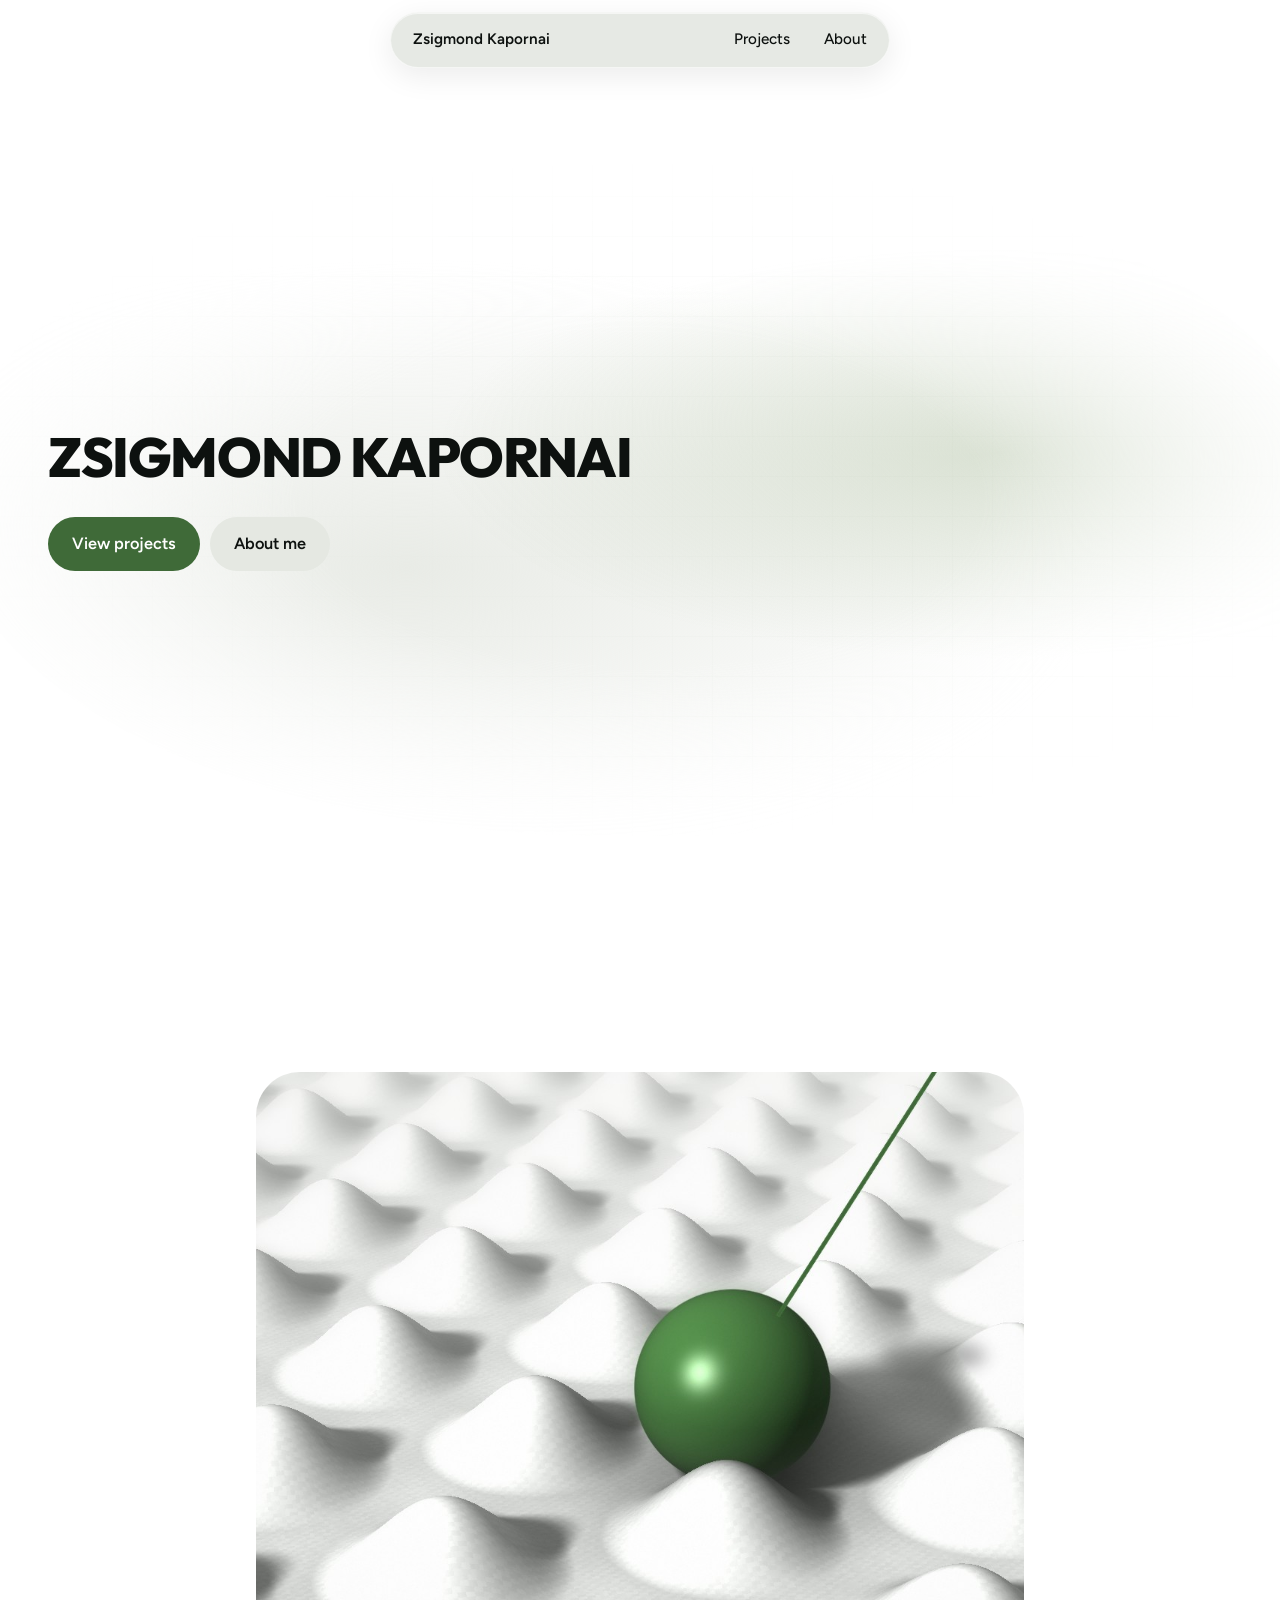
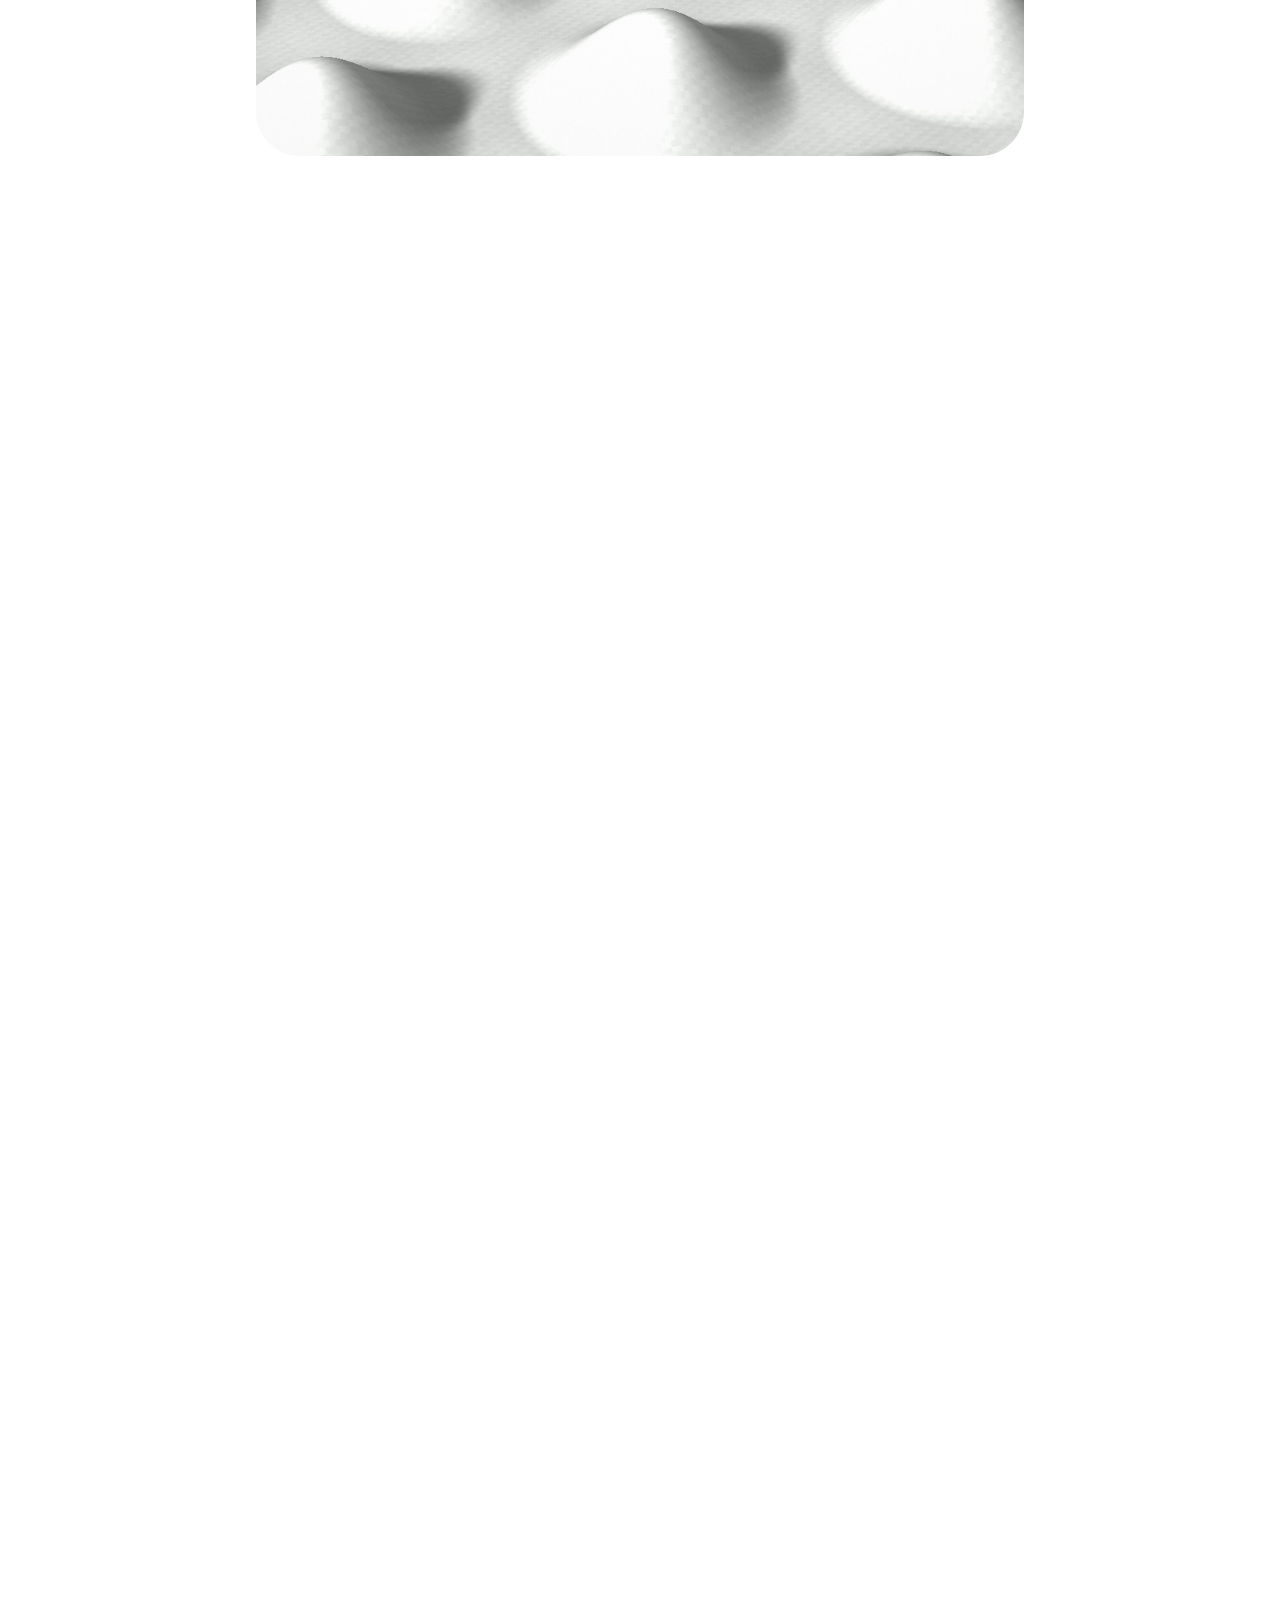
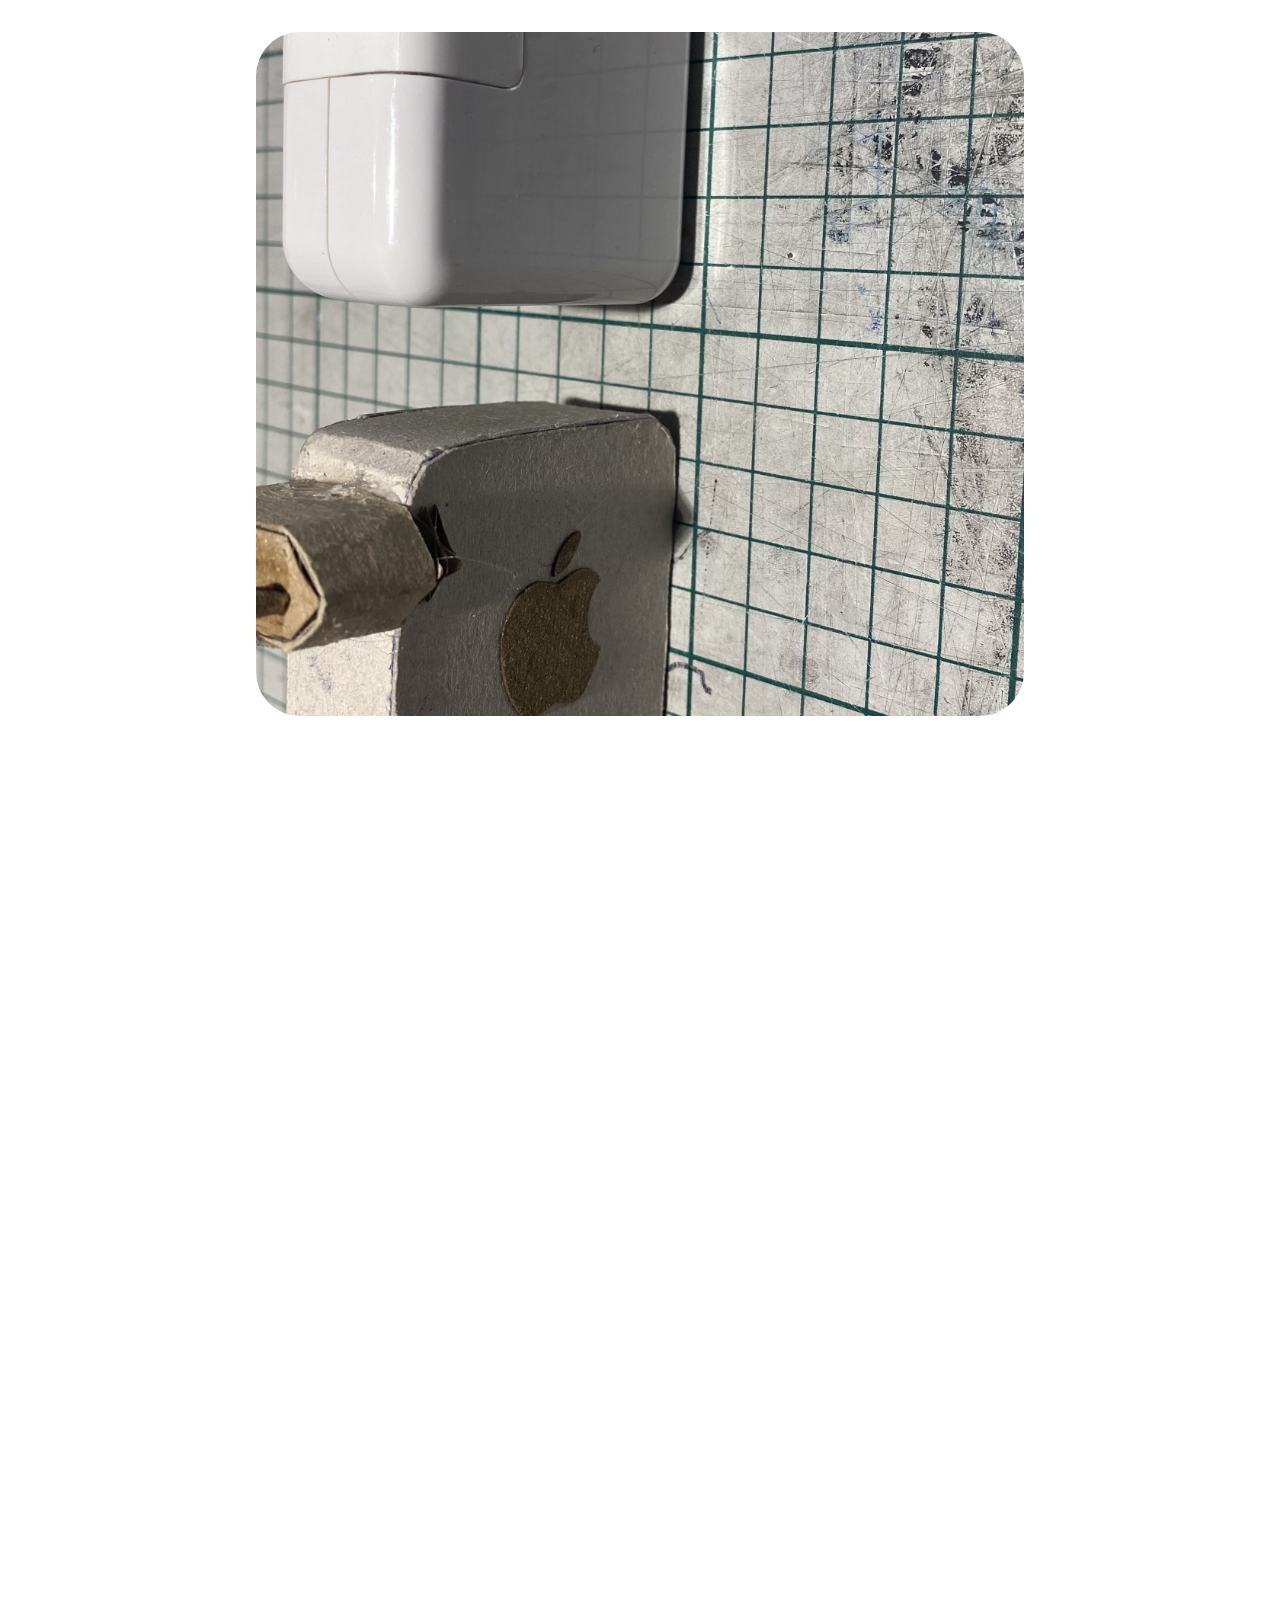
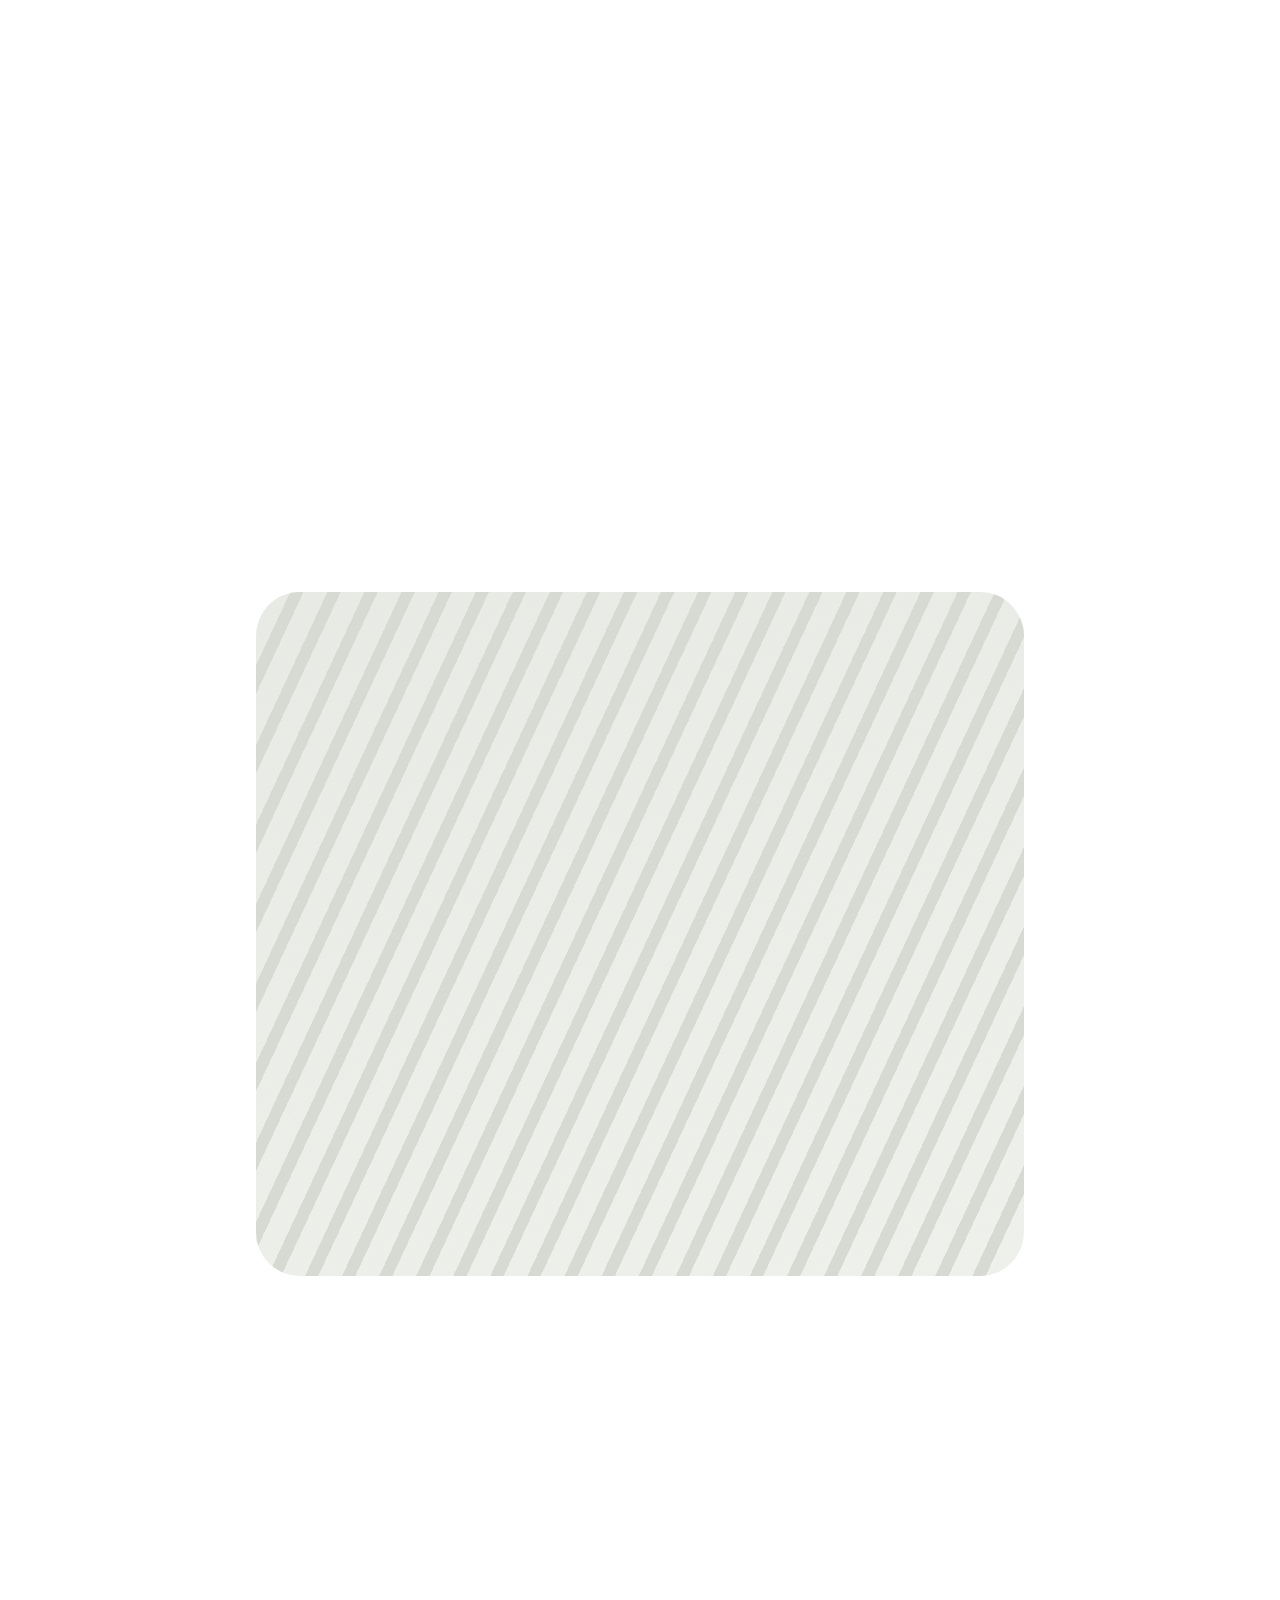
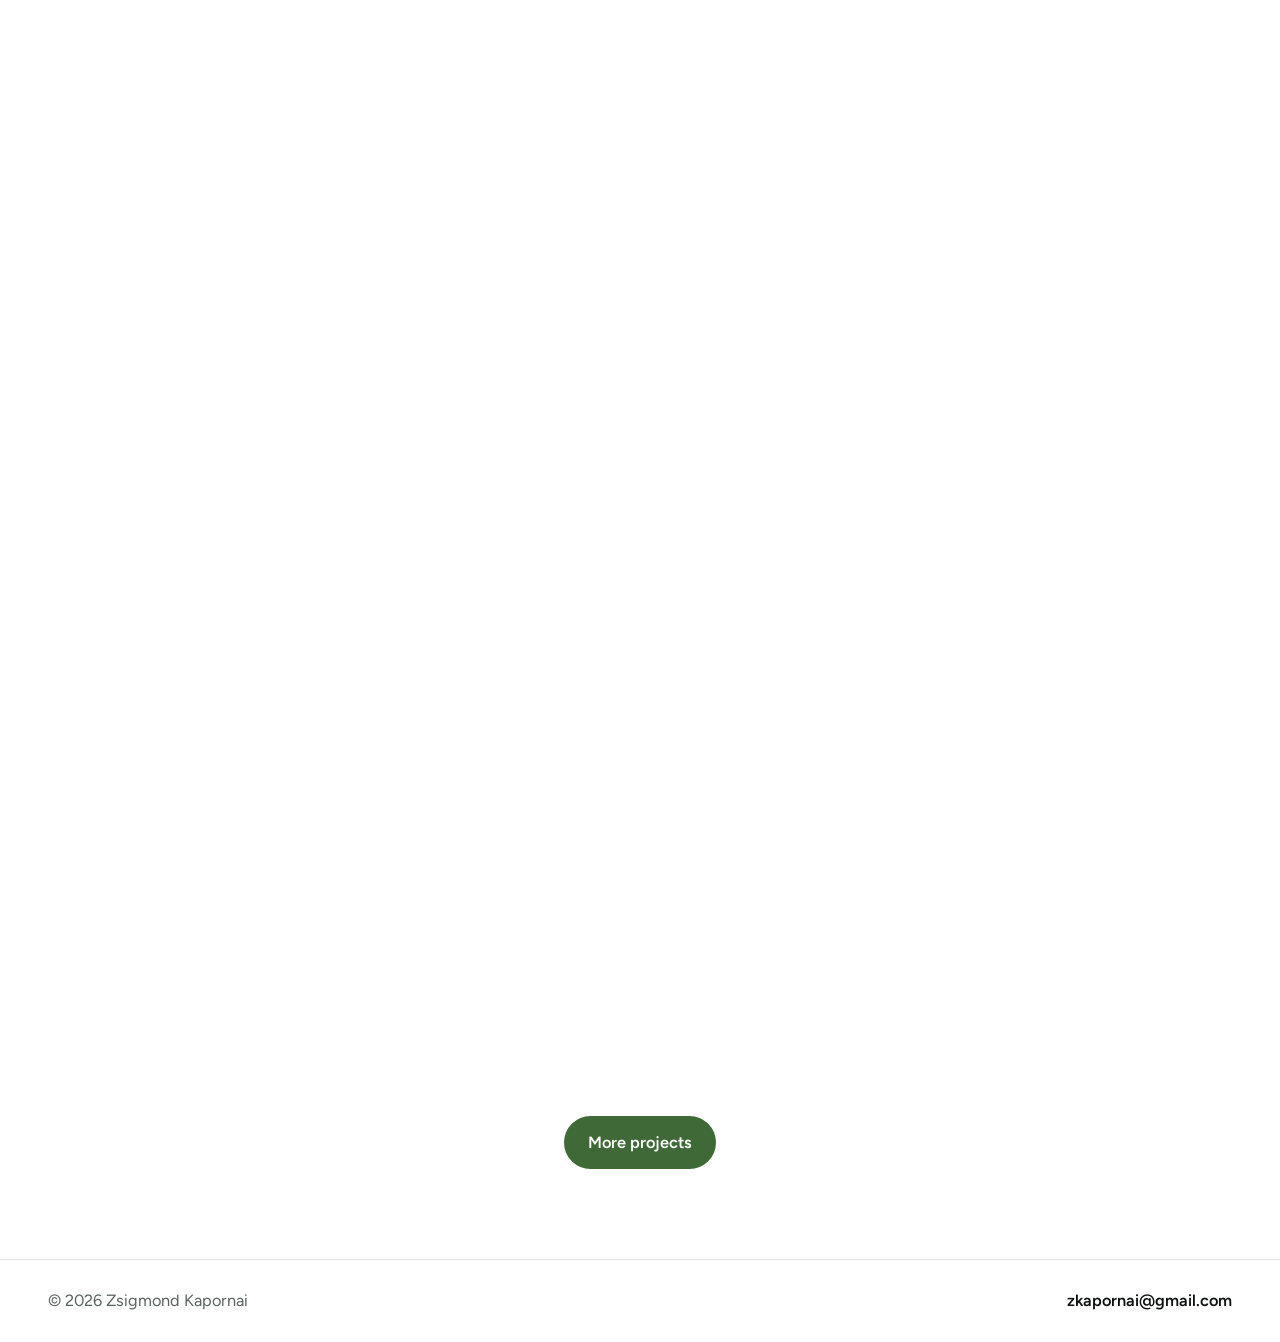
==== index.html @ 4145a9d9 "Initial portfolio commit" ====
<!DOCTYPE html>
<html lang="en">
	<head>
		<meta charset="utf-8">
		<meta name="viewport" content="width=device-width, initial-scale=1, viewport-fit=cover">
		<meta name="color-scheme" content="light">
		<meta name="theme-color" content="#ffffff">
		<title>Zsigmond Kapornai</title>
		<meta name="description" content="Interaction designer and front-end developer working with motion, prototypes and WebGL.">
		<link rel="icon" href="assets/favicon.svg" type="image/svg+xml">
		<link rel="preconnect" href="https://fonts.googleapis.com">
		<link rel="stylesheet" href="https://fonts.googleapis.com/css2?family=Figtree:wght@400;500;600&family=Outfit:wght@600;800&display=swap">
		<link rel="stylesheet" href="css/base.css">
		<link rel="stylesheet" href="css/home.css">
	</head>
	<body>
		<header>
			<nav aria-label="Main">
				<a class="brand" href="index.html">Zsigmond Kapornai</a>
				<ul>
					<li><a href="projects.html">Projects</a></li>
					<li><a href="about.html">About</a></li>
				</ul>
			</nav>
		</header>

		<main>
			<div class="wrap">
				<section class="page">
					<div class="hero">
						<div>
							<h1>Zsigmond Kapornai</h1>
							<div class="btns">
								<a class="btn p" href="projects.html">View projects</a>
								<a class="btn" href="about.html">About me</a>
							</div>
						</div>
					</div>
				</section>
			</div>
			<div id="projs"></div>
			<div class="wrap all">
				<a class="btn p" href="projects.html">More projects</a>
			</div>
		</main>
		<footer>
			<div class="wrap">
				<span>© 2026 Zsigmond Kapornai</span>
				<a href="mailto:zkapornai@gmail.com">zkapornai@gmail.com</a>
			</div>
		</footer>

		<script src="js/data.js"></script>
		<script src="js/home.js"></script>
		<script src="js/cursor-glow.js"></script>
	</body>
</html>
---- css/base.css ----
/* Shared: tokens, reset, navbar, buttons, footer, placeholder art */
:root {
	color-scheme: light;
	--bg: #fff;
	--ink: #0d110f;
	--mut: #59625d;
	--line: #e4e7e2;
	--s1: #f0f2ee;
	--s2: #e5e8e2;
	--s3: #d6dad2;
	--s4: #c4c9c0;
	--g: #3f6a38;
	box-sizing: border-box;
	padding-top: env(safe-area-inset-top,0px);
	padding-bottom: env(safe-area-inset-bottom,0px);
}

* {
	box-sizing: border-box;
	margin: 0;
}

[hidden] {
	display: none !important;
}

html {
	background: var(--bg);
}

body {
	background: var(--bg);
	color: var(--ink);
	font: 400 1.02rem/1.55 'Figtree', system-ui, -apple-system, 'Segoe UI', sans-serif;
	overflow-x: hidden;
}

a {
	color: inherit;
	text-decoration: none;
}

:focus-visible {
	outline: 2px solid var(--ink);
	outline-offset: 3px;
}

.wrap {
	max-width: 1280px;
	margin: 0 auto;
	padding: 0 clamp(16px, 4vw, 48px);
}

/* navbar: grey glass, max 500px */
header {
	position: fixed;
	top: calc(env(safe-area-inset-top,0px) + 12px);
	left: 0;
	right: 0;
	z-index: 20;
	display: flex;
	justify-content: center;
	padding: 0 12px;
	pointer-events: none;
}

nav {
	pointer-events: auto;
	width: min(500px, 100%);
	display: flex;
	align-items: center;
	justify-content: space-between;
	gap: 12px;
	padding: 6px 6px 6px 22px;
	border-radius: 999px;
	background: rgba(205, 211, 202, .5);
	-webkit-backdrop-filter: blur(22px) saturate(180%);
	backdrop-filter: blur(22px) saturate(180%);
	border: 1px solid rgba(255, 255, 255, .6);
	box-shadow: 0 8px 30px rgba(13, 17, 15, .08), inset 0 1px 0 rgba(255, 255, 255, .6);
	font-size: .95rem;
	font-weight: 500;
}

nav .brand {
	font-weight: 600;
	white-space: nowrap;
}

nav ul {
	display: flex;
	gap: 2px;
	list-style: none;
	padding: 0;
}

nav li a {
	display: flex;
	align-items: center;
	gap: 7px;
	padding: 9px 16px;
	border-radius: 999px;
	transition: background .3s;
}

nav li a:hover {
	background: rgba(255, 255, 255, .4);
}

nav li a[aria-current] {
	background: rgba(255, 255, 255, .78);
}

nav li a[aria-current]::before {
	content: "";
	width: 6px;
	height: 6px;
	border-radius: 50%;
	background: var(--g);
}

.page {
	padding-top: clamp(104px, 15vh, 140px);
	padding-bottom: clamp(56px, 9vh, 110px);
	min-height: calc(100vh - 90px);
	animation: in .4s ease;
}

@keyframes in {
	from {
		opacity: 0;
	}
}

h1,
h2 {
	font-family: 'Outfit', sans-serif;
	line-height: .95;
}

h1 {
	font-weight: 800;
	text-transform: uppercase;
	letter-spacing: -.025em;
	font-size: clamp(1.9rem, 4vw, 3.5rem);
}

h1.t {
	font-size: clamp(2.1rem, 4.6vw, 4rem);
}

p {
	color: var(--mut);
	max-width: 46ch;
}

.btns {
	display: flex;
	gap: 10px;
	flex-wrap: wrap;
	margin-top: 32px;
}

.btn {
	display: inline-block;
	padding: 14px 24px;
	border-radius: 999px;
	background: var(--s2);
	font-weight: 600;
	transition: background .3s, color .3s;
}

.btn.p {
	background: var(--g);
	color: #fff;
}

.btn:hover {
	background: var(--ink);
	color: #fff;
}

.art {
	position: absolute;
	inset: 0;
}

video.art {
	width: auto;
	height: auto;
	max-width: 100%;
	max-height: 100%;
	object-fit: contain;
	margin: auto;
}

footer {
	border-top: 1px solid var(--line);
	padding: 28px 0 calc(28px + env(safe-area-inset-bottom,0px));
	position: relative;
	background: var(--bg);
}

footer .wrap {
	display: flex;
	justify-content: space-between;
	gap: 12px;
	flex-wrap: wrap;
	color: var(--mut);
}

footer a {
	color: var(--ink);
	font-weight: 600;
}

/* placeholder art for project tiles (replace with real images, see README) */
.a1 {
	background: radial-gradient(circle at 50% 50%, var(--s4) 0 24%, transparent 24.5%), linear-gradient(160deg, var(--s1), var(--s3));
}

.a2 {
	background: repeating-radial-gradient(circle at 50% 60%, var(--s3) 0 3px, transparent 3px 16px), linear-gradient(200deg, var(--s1), var(--s2));
}

.a3 {
	background: repeating-linear-gradient(115deg, var(--s3) 0 10px, transparent 10px 28px), linear-gradient(160deg, var(--s2), var(--s1));
}

.a4 {
	background: conic-gradient(from 90deg at 50% 55%, var(--s3), var(--s1), var(--s4), var(--s1), var(--s3));
}

.a5 {
	background: linear-gradient(var(--s3) 1px, transparent 1px) 0 0/30px 30px, linear-gradient(90deg, var(--s3) 1px, transparent 1px) 0 0/30px 30px, linear-gradient(180deg, var(--s1), var(--s2));
}

.a6 {
	background: radial-gradient(circle at 36% 50%, var(--s3) 0 21%, transparent 21.5%), radial-gradient(circle at 64% 50%, var(--s4) 0 21%, transparent 21.5%), linear-gradient(160deg, var(--s1), var(--s2));
}

@media(max-width:760px) {
	nav {
		padding-left: 16px;
	}

	nav li a {
		padding: 9px 13px;
	}
}

@media(prefers-reduced-motion:reduce) {
	* {
		transition-duration: .01ms !important;
		animation: none !important;
	}
}
---- css/home.css ----
/* Home page: editorial hero and full-screen scroll projects */
.hero {
	position: relative;
	isolation: isolate;
	display: flex;
	align-items: center;
	min-height: calc(100vh - 170px);
	min-height: calc(100svh - 170px);
}

.hero::before {
	position: absolute;
	z-index: -1;
	inset: 4% -8%;
	border-radius: 48%;
	background:
		radial-gradient(ellipse at var(--glow-x, 76%) var(--glow-y, 43%), rgba(173, 190, 159, .44), transparent 38%),
		radial-gradient(ellipse at 33% 60%, rgba(229, 232, 226, .86), transparent 54%),
		repeating-linear-gradient(0deg, transparent 0 39px, rgba(63, 106, 56, .045) 40px),
		repeating-linear-gradient(90deg, transparent 0 39px, rgba(63, 106, 56, .045) 40px);
	filter: blur(.2px);
	mask-image: radial-gradient(ellipse, #000 35%, transparent 76%);
	content: "";
}

.hero > div {
	width: min(850px, 100%);
}

.hero h1 {
	max-width: 16ch;
	font-size: clamp(1.9rem, 4.3vw, 3.8rem);
	line-height: 1.02;
}

.hero p {
	margin-top: 24px;
	font-size: 1.15rem;
}

/* landing projects: full-screen, scroll-scrubbed (vars --a --b --c set by JS) */
.proj {
	height: 240vh;
	position: relative;
}

.stage {
	--a: 1;
	--b: 1;
	--c: 1;
	position: sticky;
	top: 0;
	height: 100vh;
	height: 100svh;
	overflow: hidden;
	background: var(--bg);
}

.panel {
	position: absolute;
	inset: 0;
	clip-path: inset(calc((1 - var(--a))*14%) calc((1 - var(--a))*20%) calc((1 - var(--a))*10%) calc((1 - var(--a))*20%) round calc((1 - var(--a))*44px));
}

.panel .art:not(video) {
	position: absolute;
	inset: 0;
	transform: scale(calc(1.2 - .2*var(--a)));
}

.ttl {
	position: absolute;
	left: clamp(16px, 4vw, 48px);
	right: clamp(16px, 4vw, 48px);
	top: calc(env(safe-area-inset-top,0px) + 14vh);
	font-weight: 800;
	text-transform: uppercase;
	font-size: clamp(2rem, 6vw, 4.8rem);
	letter-spacing: -.03em;
	line-height: .95;
}

.ttl span {
	display: block;
	overflow: hidden;
	padding-bottom: .06em;
}

.ttl i {
	display: block;
	font-style: normal;
	transform: translateY(calc((1 - var(--b))*(110% + var(--k)*40%)));
}

.cnt {
	position: absolute;
	right: clamp(16px, 4vw, 48px);
	top: calc(env(safe-area-inset-top,0px) + 76px);
	font-weight: 600;
	opacity: var(--b);
}

.info {
	position: absolute;
	left: clamp(16px, 4vw, 48px);
	bottom: clamp(16px, 5vh, 48px);
	width: min(420px, calc(100% - 32px));
	padding: 22px;
	border-radius: 24px;
	background: rgba(255,255,255,.55);
	-webkit-backdrop-filter: blur(20px) saturate(160%);
	backdrop-filter: blur(20px) saturate(160%);
	border: 1px solid rgba(255,255,255,.7);
	opacity: var(--c);
	transform: translateY(calc((1 - var(--c))*40px));
}

.info p {
	color: var(--ink);
}

.rl {
	display: flex;
	flex-wrap: wrap;
	gap: 6px;
	margin: 16px 0 4px;
}

.rl b {
	font-weight: 500;
	font-size: .82rem;
	padding: 7px 12px;
	border-radius: 999px;
	background: rgba(255,255,255,.85);
}

.info .btns {
	margin-top: 16px;
}

.all {
	display: flex;
	justify-content: center;
	padding: clamp(56px,10vh,110px) 0;
}

.all .btn {
	margin: 0;
}

@media(max-width:760px) {
	.hero {
		min-height: calc(80svh - 100px);
	}

	.cnt {
		top: calc(env(safe-area-inset-top,0px) + 72px);
	}
}

@media(max-width:640px) {
	.info {
		padding: 18px;
	}
}
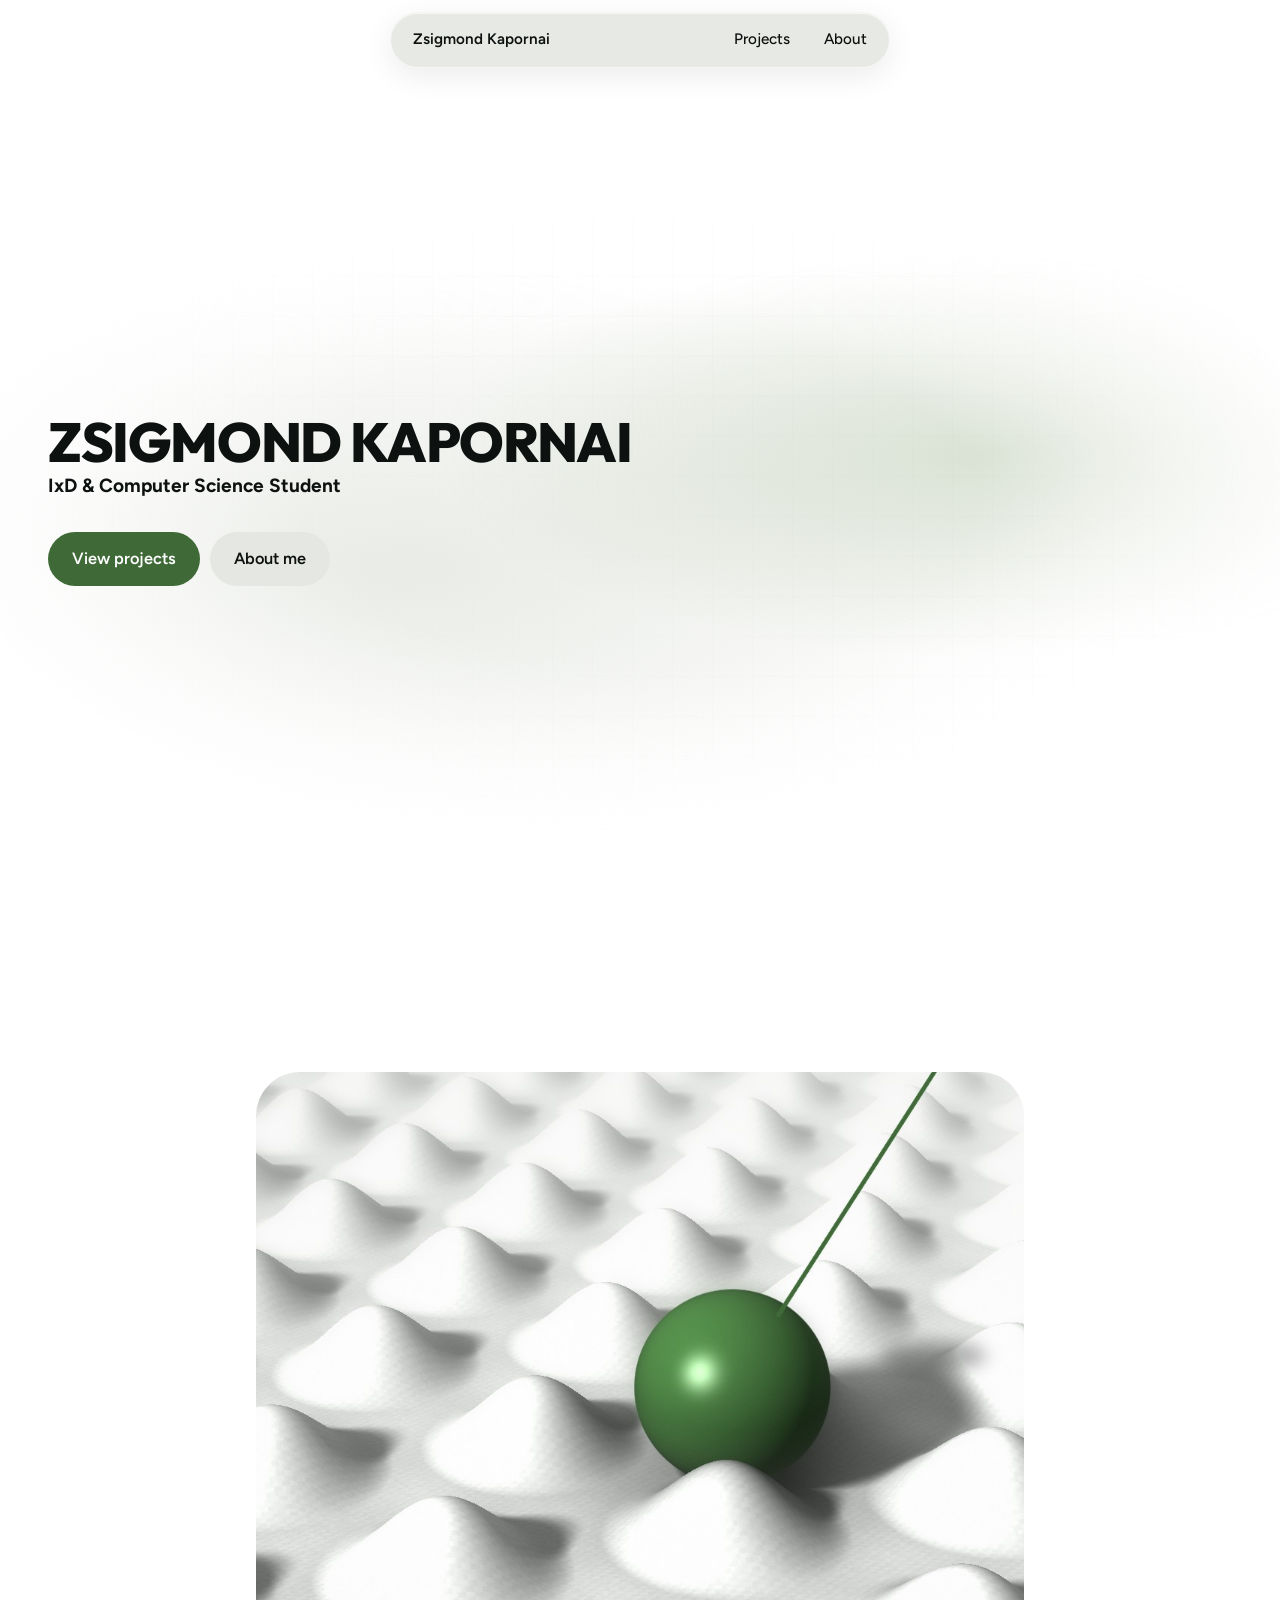
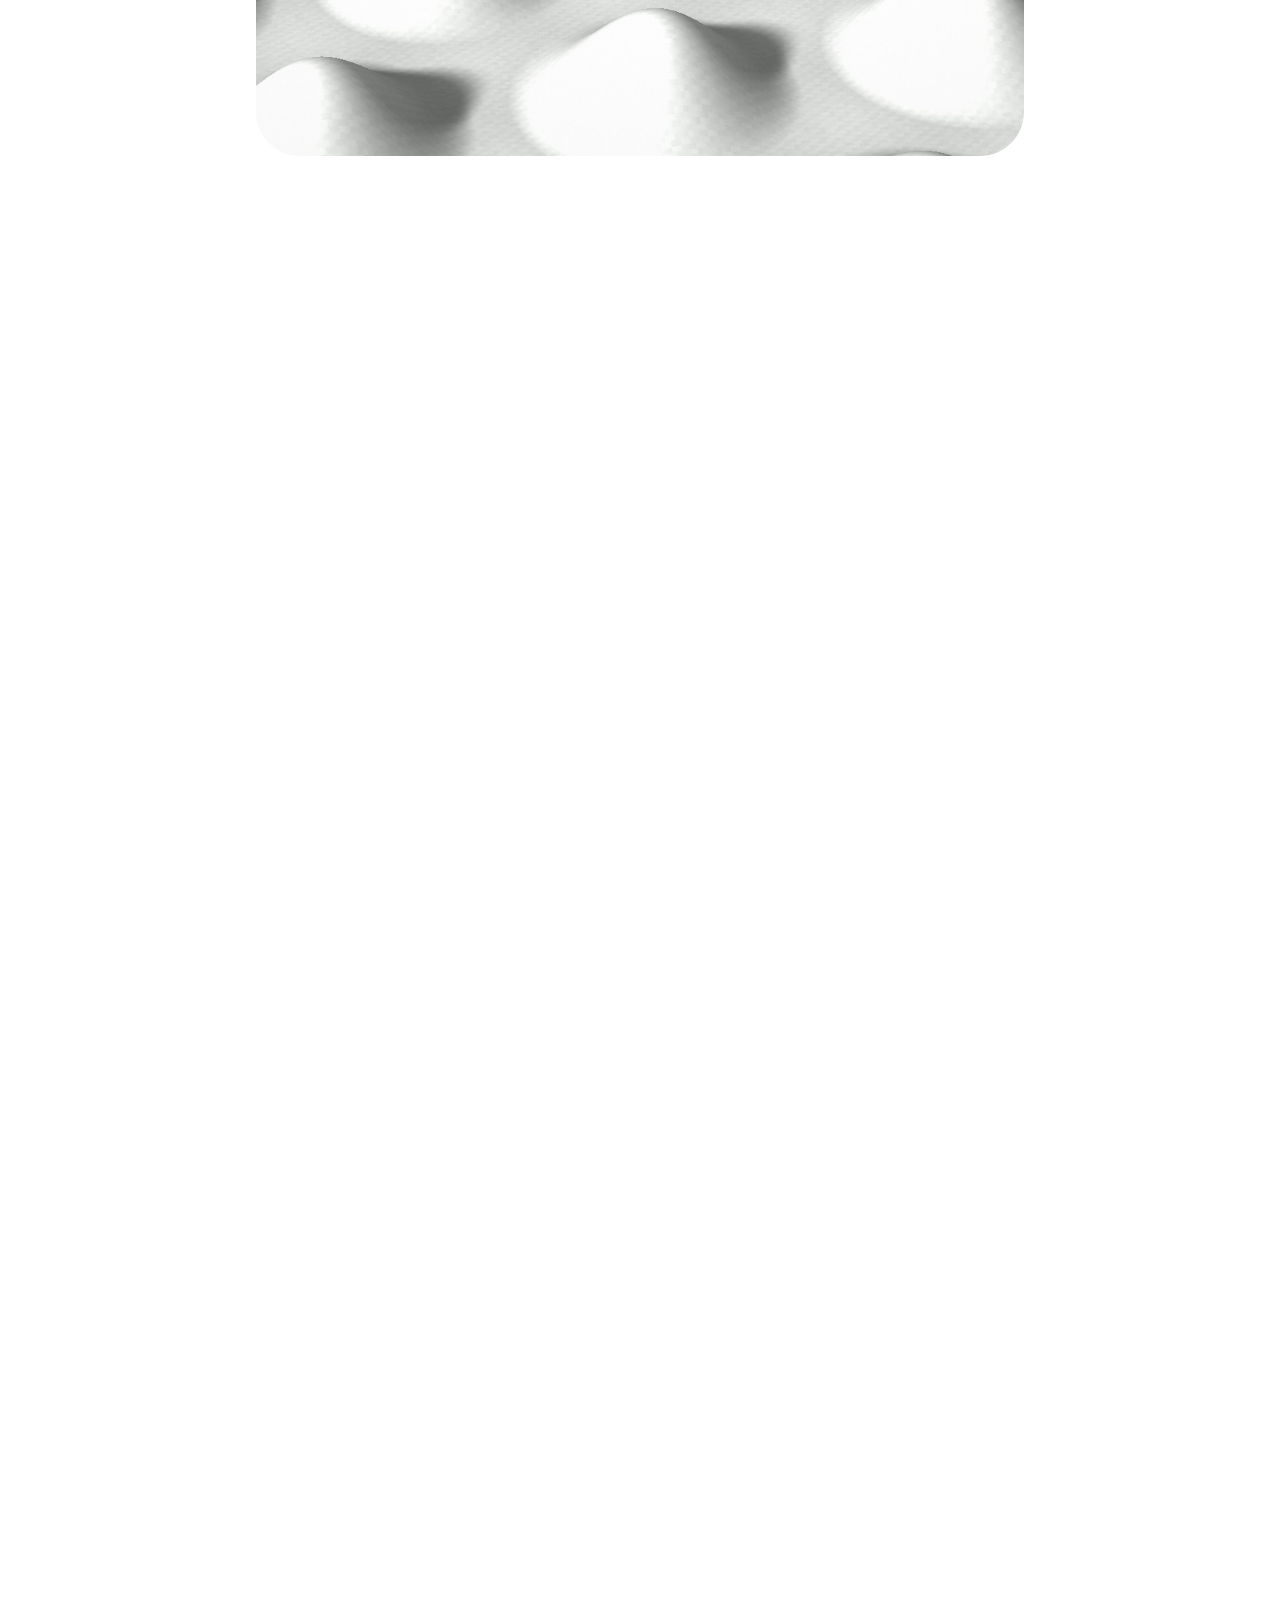
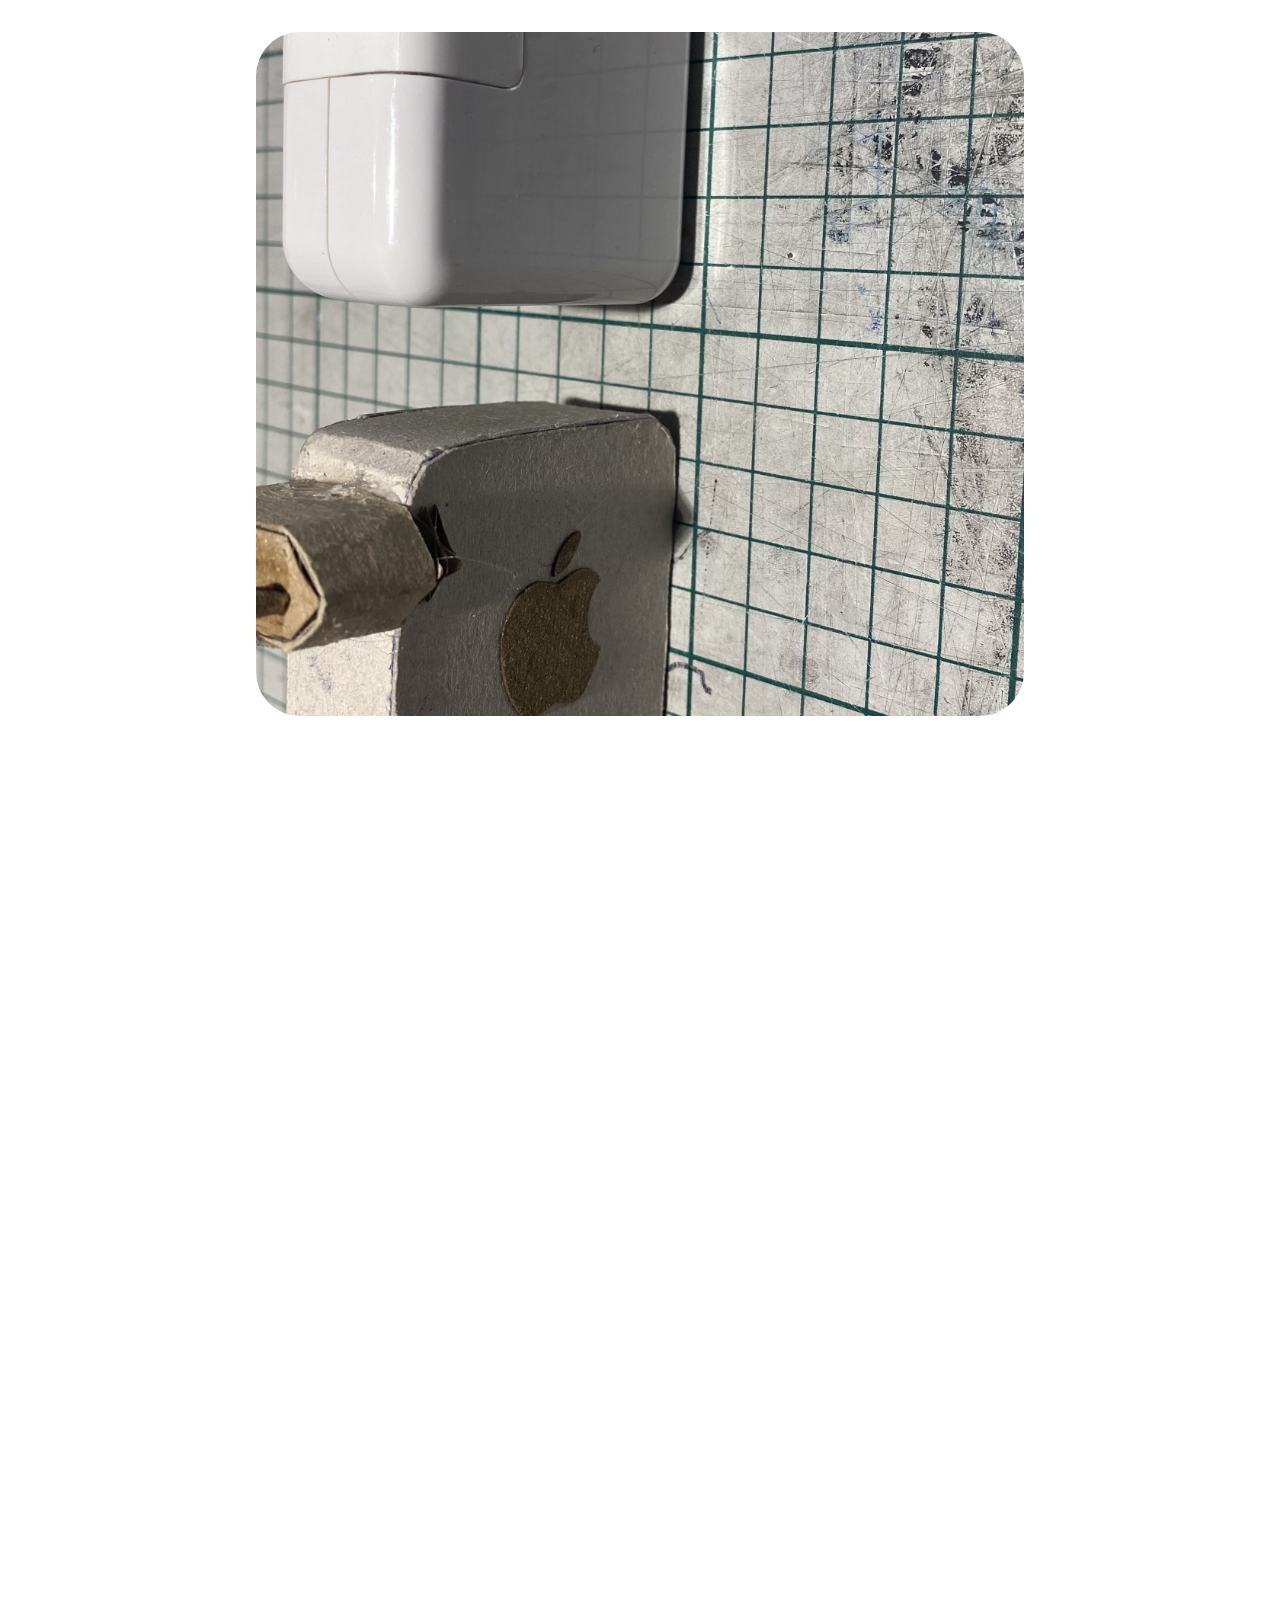
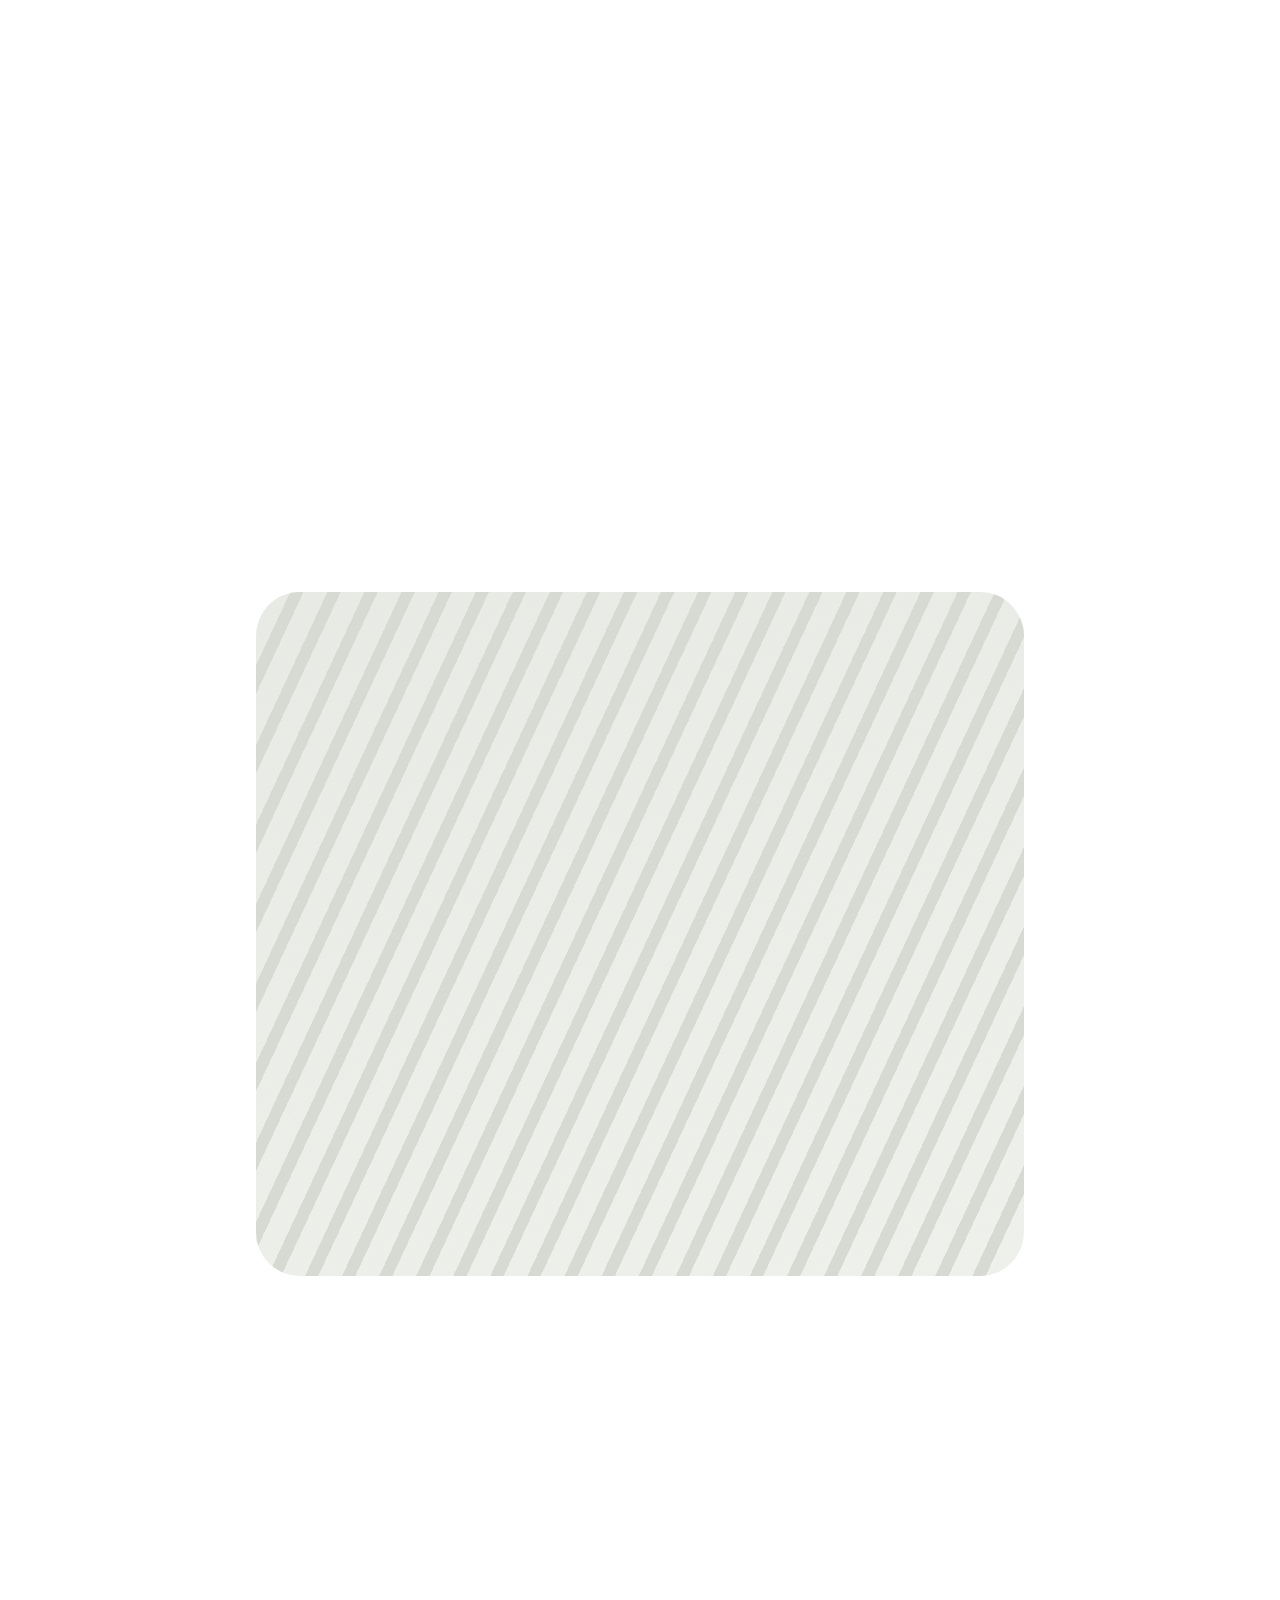
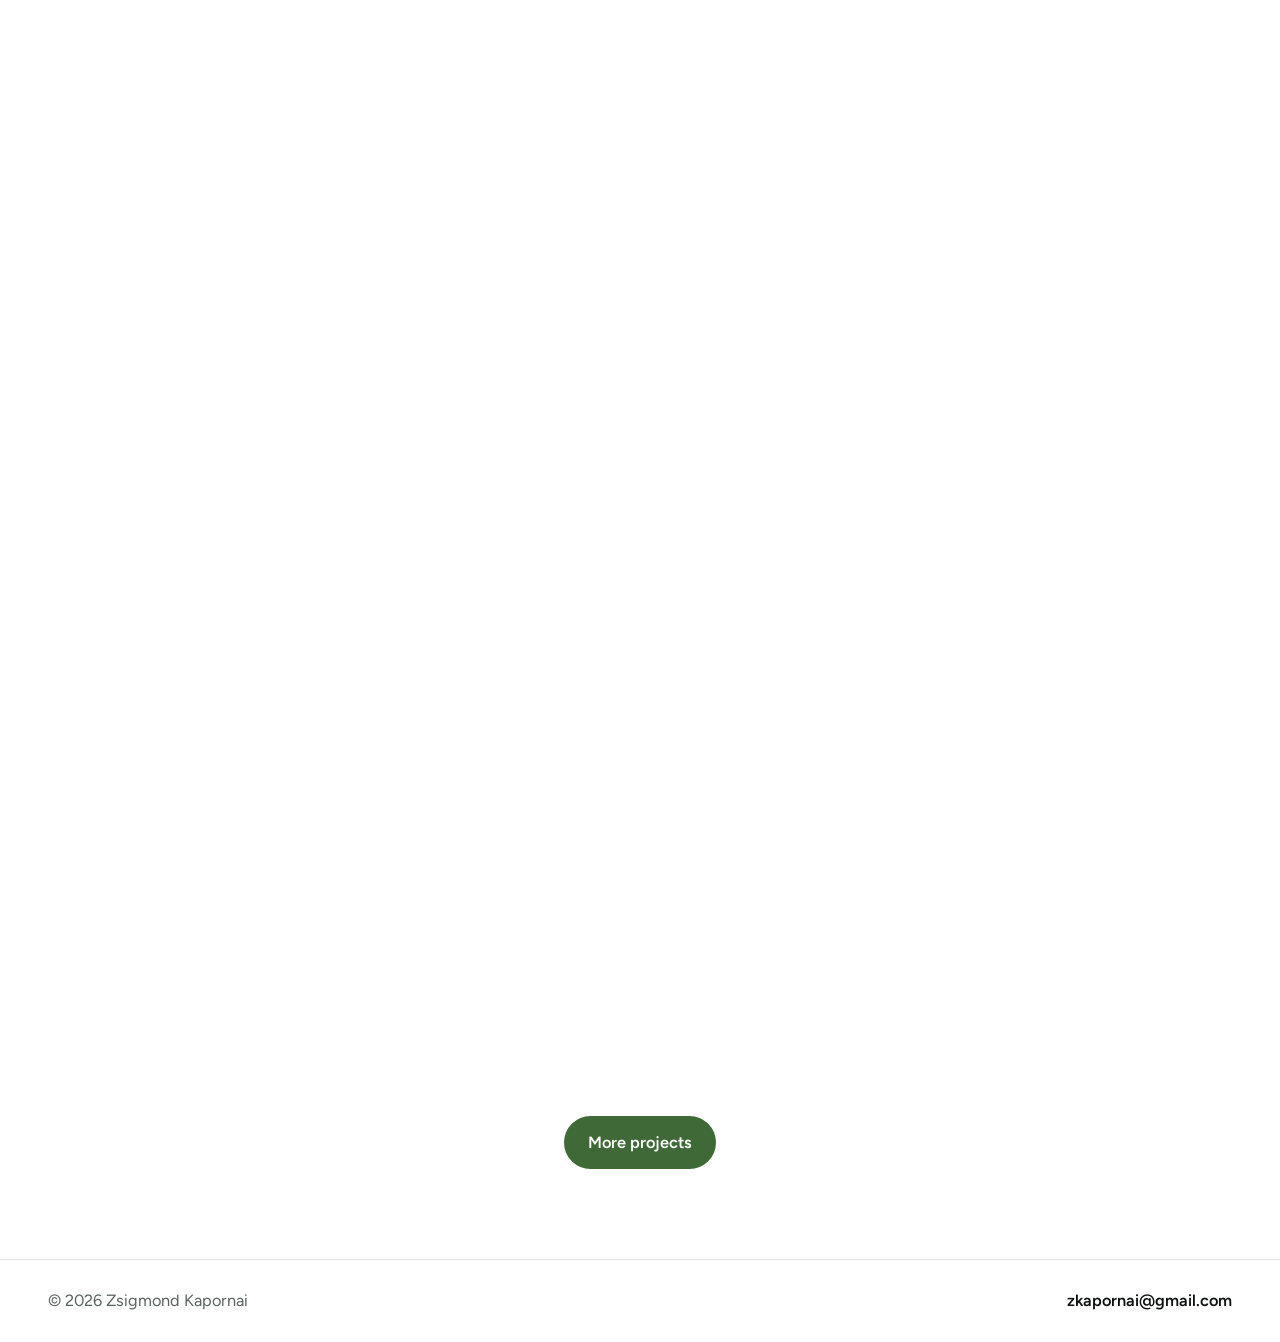
==== commit 07465dcf: "Fix projects image alignment and add new images for Cylinderfiles and paper prototype cover." ====
--- a/index.html
+++ b/index.html
@@ -30,6 +30,7 @@
 					<div class="hero">
 						<div>
 							<h1>Zsigmond Kapornai</h1>
+							<h3>IxD & Computer Science Student </h3>
 							<div class="btns">
 								<a class="btn p" href="projects.html">View projects</a>
 								<a class="btn" href="about.html">About me</a>
